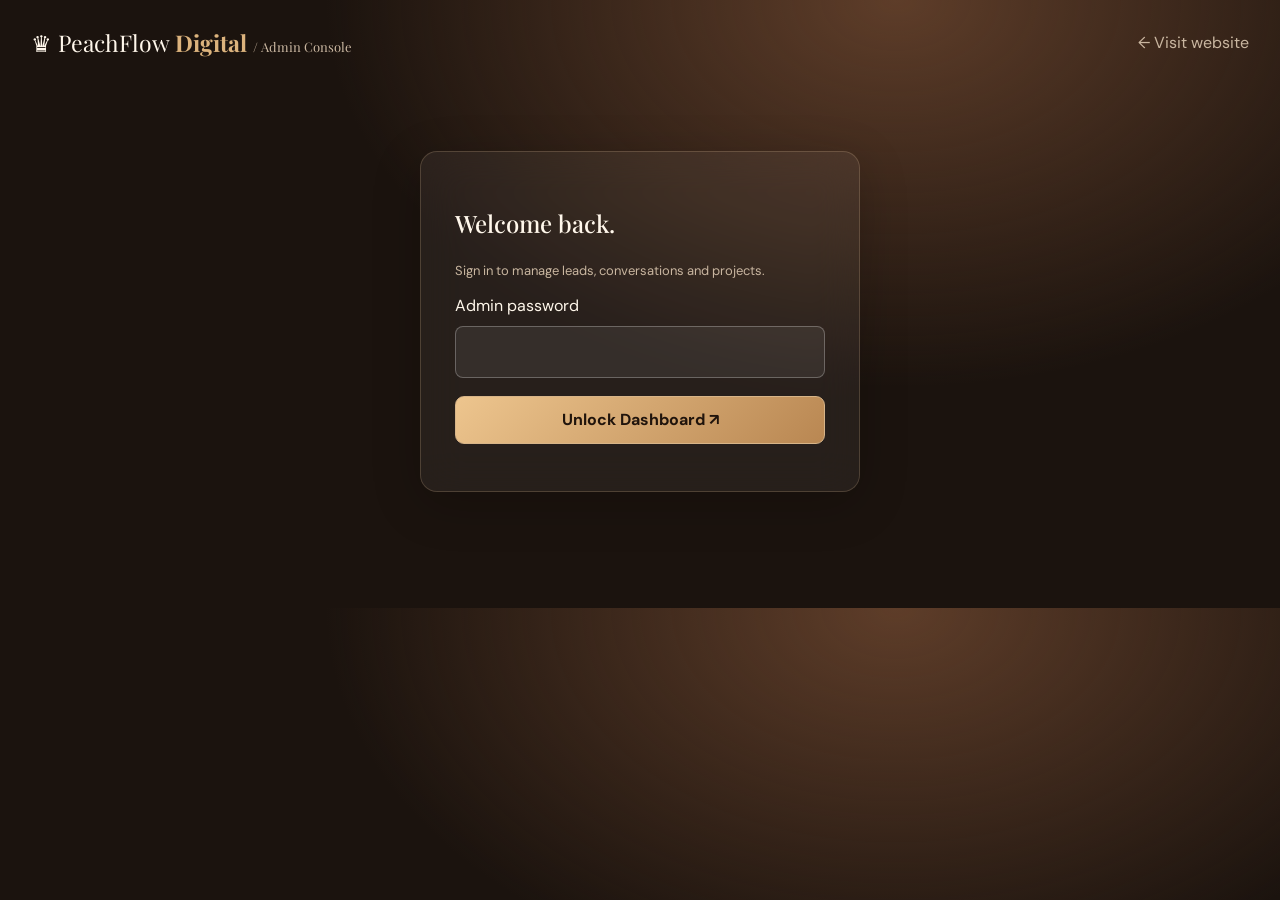
==== admin.html @ cfa32894 "Add password-protected glass UI admin dashboard" ====
<!doctype html><html lang="en"><head><meta charset="utf-8"><meta name="viewport" content="width=device-width,initial-scale=1"><title>PeachFlow Digital | Agency Console</title><link href="https://fonts.googleapis.com/css2?family=DM+Sans:wght@400;500;600;700&family=Playfair+Display:wght@400;500;600&display=swap" rel="stylesheet"><style>
:root{--bg:#1b130e;--line:#ebc99f33;--cream:#fff7eb;--gold:#dcb37d;--muted:#c9b6a0}*{box-sizing:border-box}body{margin:0;background:radial-gradient(ellipse at 70% 0%,#5e3d29,transparent 45%),var(--bg);color:var(--cream);font-family:'DM Sans',sans-serif;line-height:1.5}button,input,select,textarea{font:inherit}button{cursor:pointer}h1,h2{font-family:'Playfair Display',serif;font-weight:500}.layout{max-width:1270px;margin:auto;padding:26px}.glass{background:#ffffff0e;border:1px solid var(--line);backdrop-filter:blur(20px);border-radius:17px;box-shadow:0 12px 50px #0003}.header{display:flex;justify-content:space-between;gap:20px;align-items:center;margin-bottom:30px}.brand{font-family:'Playfair Display',serif;font-size:23px}.brand b{color:var(--gold)}.header a{color:var(--muted);text-decoration:none}.button{border:1px solid #d7b488;background:linear-gradient(135deg,#edc58e,#b98752);color:#20140c;border-radius:9px;padding:11px 17px;font-weight:700}.outline{background:#ffffff0a;color:var(--cream);border-color:#ffffff55}.muted{color:var(--muted);font-size:13px}.login{width:min(440px,100%);margin:10vh auto;padding:34px}.login input{width:100%;background:#ffffff11;border:1px solid #ffffff44;color:var(--cream);padding:13px;border-radius:8px;margin:8px 0 18px}.login button{width:100%}.metrics{display:grid;grid-template-columns:repeat(4,minmax(0,1fr));gap:15px;margin:24px 0}.metric{padding:24px}.metric b{display:block;font-size:36px;font-family:'Playfair Display',serif;color:var(--gold);font-weight:500}.tools{display:flex;gap:10px;flex-wrap:wrap;margin:24px 0}.tools input,.tools select{background:#ffffff12;color:white;border:1px solid #ffffff44;padding:11px;border-radius:8px}.tools select option,.editor select option{color:#20140c}.pane{padding:22px;margin-bottom:24px;overflow:auto}table{width:100%;border-collapse:collapse;min-width:800px}th,td{text-align:left;padding:13px;border-bottom:1px solid var(--line);font-size:13px}th{color:var(--gold);font-weight:600}td{vertical-align:top}.tableButton{border:1px solid var(--line);color:var(--gold);background:#ffffff0b;border-radius:7px;padding:7px 11px}.empty{padding:25px;text-align:center;color:var(--muted)}.editor{display:grid;grid-template-columns:repeat(2,1fr);gap:14px;padding:25px}.editor label{font-size:12px;color:var(--muted)}.editor input,.editor select,.editor textarea{width:100%;padding:12px;margin-top:5px;color:white;background:#ffffff10;border:1px solid #ffffff44;border-radius:8px}.editor textarea{min-height:105px}.wide{grid-column:1/-1}.chatItem{padding:16px;border-bottom:1px solid var(--line);font-size:13px}.chatItem strong{color:var(--gold)}.chip{display:inline-block;border:1px solid var(--line);border-radius:30px;padding:3px 10px;font-size:11px;color:var(--gold)}#dashboard[hidden],#login[hidden],#editPane[hidden]{display:none}@media(max-width:750px){.metrics{grid-template-columns:repeat(2,1fr)}.editor{grid-template-columns:1fr}.header{align-items:start;flex-direction:column}.layout{padding:16px}}
</style></head><body><div class="layout"><header class="header"><div class="brand">♛ PeachFlow <b>Digital</b> <span class="muted">/ Admin Console</span></div><div><a href="/">← Visit website</a> <button class="button outline" id="logout" hidden>Sign out</button></div></header>
<section class="glass login" id="login"><h1>Welcome back.</h1><p class="muted">Sign in to manage leads, conversations and projects.</p><form id="loginForm"><label for="password">Admin password</label><input id="password" type="password" autocomplete="current-password" required><button class="button" type="submit">Unlock Dashboard ↗</button><p id="loginMsg" class="muted" role="alert"></p></form></section>
<main id="dashboard" hidden><div><div class="chip">Operations overview</div><h1 style="font-size:46px;margin:13px 0">Your business, at a glance.</h1><p class="muted">Track inquiries, organize sales progress, and review AI chat activity.</p></div>
<div class="metrics"><div class="glass metric"><span class="muted">Total inquiries</span><b id="totalLeads">0</b></div><div class="glass metric"><span class="muted">New inquiries</span><b id="newLeads">0</b></div><div class="glass metric"><span class="muted">Won opportunities</span><b id="wonLeads">0</b></div><div class="glass metric"><span class="muted">Recent chats</span><b id="chatCount">0</b></div></div>
<div class="tools"><input id="search" placeholder="Search company, name or email…" aria-label="Search inquiries"><select id="filter"><option value="">All statuses</option><option>New</option><option>Contacted</option><option>Qualified</option><option>Won</option><option>Lost</option></select><button class="button outline" id="refresh">Refresh data</button><button class="button" id="export">Export CSV ↓</button></div>
<section class="glass pane"><h2>Client inquiries</h2><div style="overflow-x:auto"><table><thead><tr><th>Received</th><th>Customer</th><th>Company</th><th>Email</th><th>Service</th><th>Status</th><th>Manage</th></tr></thead><tbody id="leadRows"></tbody></table></div><p id="noLeads" class="empty" hidden>No matching inquiries yet.</p></section>
<section class="glass" id="editPane" hidden><h2 style="padding:0 24px">Update inquiry</h2><form id="editForm" class="editor"><div><label>Contact</label><input id="editContact" readonly></div><div><label>Status</label><select id="editStatus"><option>New</option><option>Contacted</option><option>Qualified</option><option>Won</option><option>Lost</option></select></div><div class="wide"><label>Customer request</label><textarea id="editRequest" readonly></textarea></div><div class="wide"><label>Internal notes</label><textarea id="editNotes" maxlength="3000" placeholder="Next steps, call details, proposal status…"></textarea></div><div class="wide"><button class="button" type="submit">Save Changes</button> <button type="button" class="button outline" id="cancelEdit">Cancel</button> <span id="editMsg" class="muted" role="status"></span></div></form></section>
<section class="glass pane"><h2>Recent chatbot conversations</h2><p class="muted">Recent customer messages and assistant replies. Avoid collecting sensitive details.</p><div id="chats"></div></section>
</main></div><script>
let leads=[],chats=[],editing=null;
const el=id=>document.getElementById(id);
function showLogin(){el('dashboard').hidden=true;el('login').hidden=false;el('logout').hidden=true}
function showDash(){el('dashboard').hidden=false;el('login').hidden=true;el('logout').hidden=false}
async function load(){const r=await fetch('/api/admin/overview',{credentials:'same-origin'});if(r.status===401){showLogin();return}if(!r.ok)throw Error('Unable to load dashboard');const data=await r.json();leads=data.leads;chats=data.chats;el('totalLeads').textContent=data.metrics.total_leads;el('newLeads').textContent=data.metrics.new_leads;el('wonLeads').textContent=data.metrics.won_leads;el('chatCount').textContent=data.metrics.chat_messages;renderLeads();renderChats();showDash()}
function cell(row,value){const td=document.createElement('td');td.textContent=value??'';row.appendChild(td)}
function renderLeads(){const q=el('search').value.toLowerCase(),filter=el('filter').value,body=el('leadRows');body.replaceChildren();const matches=leads.filter(x=>(!filter||x.status===filter)&&[x.name,x.business,x.email,x.interest].join(' ').toLowerCase().includes(q));el('noLeads').hidden=matches.length>0;for(const lead of matches){const tr=document.createElement('tr');cell(tr,lead.created_at.slice(0,16).replace('T',' '));cell(tr,lead.name);cell(tr,lead.business);cell(tr,lead.email);cell(tr,lead.interest);cell(tr,lead.status);const td=document.createElement('td'),button=document.createElement('button');button.className='tableButton';button.textContent='Manage';button.addEventListener('click',()=>edit(lead.id));td.appendChild(button);tr.appendChild(td);body.appendChild(tr)}}
function renderChats(){const pane=el('chats');pane.replaceChildren();if(!chats.length){const e=document.createElement('p');e.className='empty';e.textContent='No chatbot conversations yet.';pane.appendChild(e);return}for(const chat of chats){const d=document.createElement('div');d.className='chatItem';const heading=document.createElement('div');heading.textContent=chat.created_at+' · '+chat.mode;heading.className='muted';const question=document.createElement('p');const bold=document.createElement('strong');bold.textContent='Visitor: ';question.append(bold,document.createTextNode(chat.message));const reply=document.createElement('p');const label=document.createElement('strong');label.textContent='Assistant: ';reply.append(label,document.createTextNode(chat.reply));d.append(heading,question,reply);pane.append(d)}}
function edit(id){const lead=leads.find(x=>x.id===id);if(!lead)return;editing=id;el('editContact').value=lead.name+' — '+lead.business+' ('+lead.email+')';el('editStatus').value=lead.status;el('editRequest').value=lead.message;el('editNotes').value=lead.notes;el('editMsg').textContent='';el('editPane').hidden=false;el('editPane').scrollIntoView({behavior:'smooth'})}
el('loginForm').onsubmit=async e=>{e.preventDefault();const btn=e.target.querySelector('button');btn.disabled=true;el('loginMsg').textContent='Signing in…';try{const r=await fetch('/api/admin/login',{method:'POST',headers:{'Content-Type':'application/json'},body:JSON.stringify({password:el('password').value}),credentials:'same-origin'});if(!r.ok)throw Error();el('password').value='';el('loginMsg').textContent='';await load()}catch(err){el('loginMsg').textContent='Incorrect password or server unavailable.'}finally{btn.disabled=false}};
el('logout').onclick=async()=>{await fetch('/api/admin/logout',{method:'POST',credentials:'same-origin'});showLogin()};el('search').oninput=renderLeads;el('filter').onchange=renderLeads;el('refresh').onclick=()=>load().catch(()=>alert('Unable to refresh'));el('cancelEdit').onclick=()=>{el('editPane').hidden=true;editing=null};
el('editForm').onsubmit=async e=>{e.preventDefault();if(!editing)return;const r=await fetch('/api/admin/leads/'+encodeURIComponent(editing),{method:'PATCH',headers:{'Content-Type':'application/json'},credentials:'same-origin',body:JSON.stringify({status:el('editStatus').value,notes:el('editNotes').value})});if(r.ok){el('editPane').hidden=true;await load()}else{el('editMsg').textContent='Unable to save changes.'}};
el('export').onclick=async()=>{const r=await fetch('/api/admin/export',{credentials:'same-origin'});if(!r.ok){alert('Unable to export');return}const blob=await r.blob(),url=URL.createObjectURL(blob),a=document.createElement('a');a.href=url;a.download='peachflow-leads.csv';a.click();URL.revokeObjectURL(url)};
load().catch(showLogin);
</script></body></html>
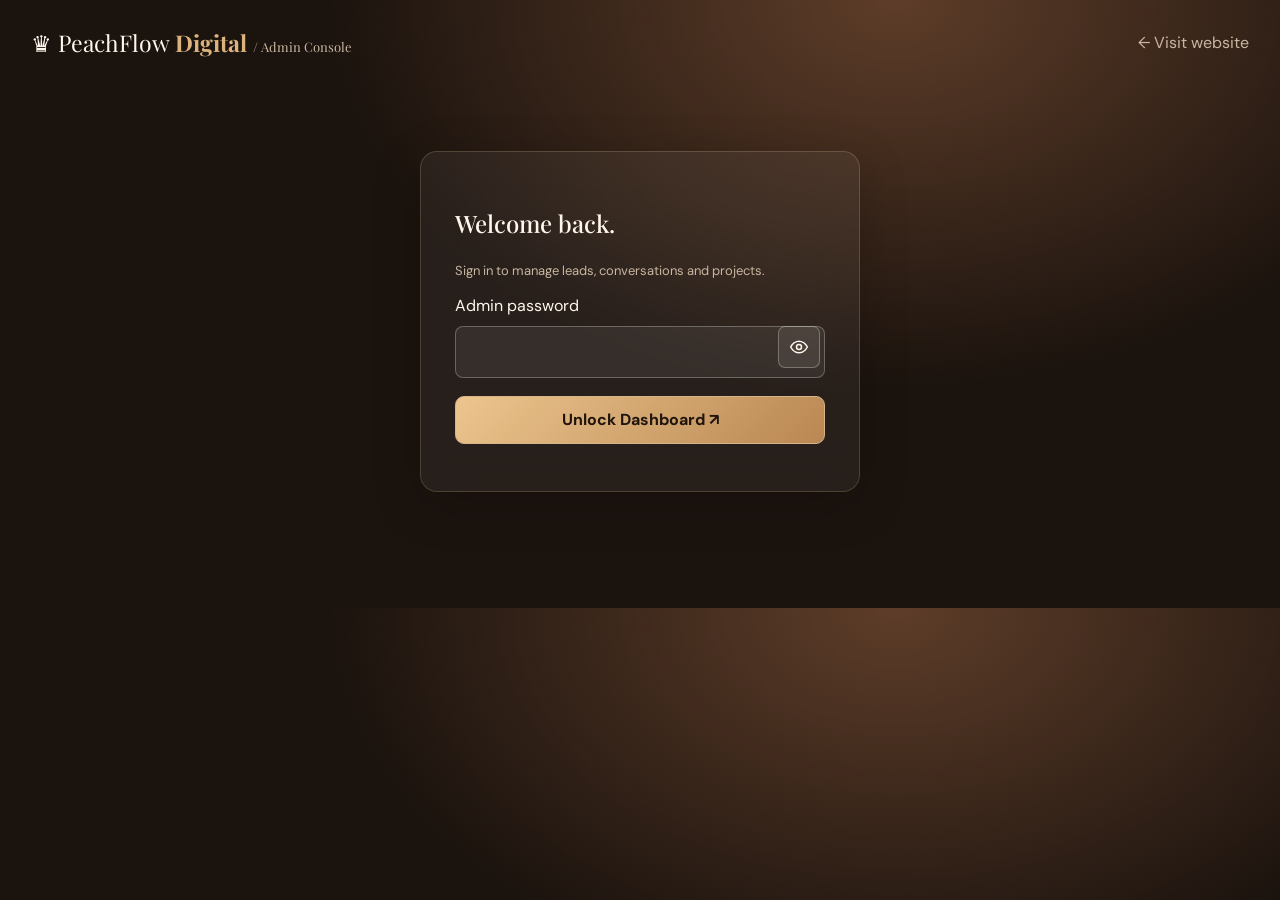
==== commit 96560cda: "Add accessible show-hide password eye toggle to admin sign-in" ====
--- a/admin.html
+++ b/admin.html
@@ -1,7 +1,7 @@
 <!doctype html><html lang="en"><head><meta charset="utf-8"><meta name="viewport" content="width=device-width,initial-scale=1"><title>PeachFlow Digital | Agency Console</title><link href="https://fonts.googleapis.com/css2?family=DM+Sans:wght@400;500;600;700&family=Playfair+Display:wght@400;500;600&display=swap" rel="stylesheet"><style>
-:root{--bg:#1b130e;--line:#ebc99f33;--cream:#fff7eb;--gold:#dcb37d;--muted:#c9b6a0}*{box-sizing:border-box}body{margin:0;background:radial-gradient(ellipse at 70% 0%,#5e3d29,transparent 45%),var(--bg);color:var(--cream);font-family:'DM Sans',sans-serif;line-height:1.5}button,input,select,textarea{font:inherit}button{cursor:pointer}h1,h2{font-family:'Playfair Display',serif;font-weight:500}.layout{max-width:1270px;margin:auto;padding:26px}.glass{background:#ffffff0e;border:1px solid var(--line);backdrop-filter:blur(20px);border-radius:17px;box-shadow:0 12px 50px #0003}.header{display:flex;justify-content:space-between;gap:20px;align-items:center;margin-bottom:30px}.brand{font-family:'Playfair Display',serif;font-size:23px}.brand b{color:var(--gold)}.header a{color:var(--muted);text-decoration:none}.button{border:1px solid #d7b488;background:linear-gradient(135deg,#edc58e,#b98752);color:#20140c;border-radius:9px;padding:11px 17px;font-weight:700}.outline{background:#ffffff0a;color:var(--cream);border-color:#ffffff55}.muted{color:var(--muted);font-size:13px}.login{width:min(440px,100%);margin:10vh auto;padding:34px}.login input{width:100%;background:#ffffff11;border:1px solid #ffffff44;color:var(--cream);padding:13px;border-radius:8px;margin:8px 0 18px}.login button{width:100%}.metrics{display:grid;grid-template-columns:repeat(4,minmax(0,1fr));gap:15px;margin:24px 0}.metric{padding:24px}.metric b{display:block;font-size:36px;font-family:'Playfair Display',serif;color:var(--gold);font-weight:500}.tools{display:flex;gap:10px;flex-wrap:wrap;margin:24px 0}.tools input,.tools select{background:#ffffff12;color:white;border:1px solid #ffffff44;padding:11px;border-radius:8px}.tools select option,.editor select option{color:#20140c}.pane{padding:22px;margin-bottom:24px;overflow:auto}table{width:100%;border-collapse:collapse;min-width:800px}th,td{text-align:left;padding:13px;border-bottom:1px solid var(--line);font-size:13px}th{color:var(--gold);font-weight:600}td{vertical-align:top}.tableButton{border:1px solid var(--line);color:var(--gold);background:#ffffff0b;border-radius:7px;padding:7px 11px}.empty{padding:25px;text-align:center;color:var(--muted)}.editor{display:grid;grid-template-columns:repeat(2,1fr);gap:14px;padding:25px}.editor label{font-size:12px;color:var(--muted)}.editor input,.editor select,.editor textarea{width:100%;padding:12px;margin-top:5px;color:white;background:#ffffff10;border:1px solid #ffffff44;border-radius:8px}.editor textarea{min-height:105px}.wide{grid-column:1/-1}.chatItem{padding:16px;border-bottom:1px solid var(--line);font-size:13px}.chatItem strong{color:var(--gold)}.chip{display:inline-block;border:1px solid var(--line);border-radius:30px;padding:3px 10px;font-size:11px;color:var(--gold)}#dashboard[hidden],#login[hidden],#editPane[hidden]{display:none}@media(max-width:750px){.metrics{grid-template-columns:repeat(2,1fr)}.editor{grid-template-columns:1fr}.header{align-items:start;flex-direction:column}.layout{padding:16px}}
+:root{--bg:#1b130e;--line:#ebc99f33;--cream:#fff7eb;--gold:#dcb37d;--muted:#c9b6a0}*{box-sizing:border-box}body{margin:0;background:radial-gradient(ellipse at 70% 0%,#5e3d29,transparent 45%),var(--bg);color:var(--cream);font-family:'DM Sans',sans-serif;line-height:1.5}button,input,select,textarea{font:inherit}button{cursor:pointer}h1,h2{font-family:'Playfair Display',serif;font-weight:500}.layout{max-width:1270px;margin:auto;padding:26px}.glass{background:#ffffff0e;border:1px solid var(--line);backdrop-filter:blur(20px);border-radius:17px;box-shadow:0 12px 50px #0003}.header{display:flex;justify-content:space-between;gap:20px;align-items:center;margin-bottom:30px}.brand{font-family:'Playfair Display',serif;font-size:23px}.brand b{color:var(--gold)}.header a{color:var(--muted);text-decoration:none}.button{border:1px solid #d7b488;background:linear-gradient(135deg,#edc58e,#b98752);color:#20140c;border-radius:9px;padding:11px 17px;font-weight:700}.outline{background:#ffffff0a;color:var(--cream);border-color:#ffffff55}.muted{color:var(--muted);font-size:13px}.login{width:min(440px,100%);margin:10vh auto;padding:34px}.login input{width:100%;background:#ffffff11;border:1px solid #ffffff44;color:var(--cream);padding:13px;border-radius:8px;margin:8px 0 18px}.login button[type=submit]{width:100%}.passwordWrap{position:relative}.passwordWrap input{padding-right:54px}.passwordWrap .eyeToggle{position:absolute;right:5px;top:8px;background:#ffffff14;color:#fff7eb;border:1px solid #ffffff45;width:42px;height:42px;display:grid;place-items:center;border-radius:7px;cursor:pointer}.eyeToggle:hover,.eyeToggle:focus-visible{background:#ffffff25;outline:2px solid #dcb37d}.eyeToggle svg{width:20px;height:20px;fill:none;stroke:currentColor;stroke-width:1.8;stroke-linecap:round;stroke-linejoin:round}.metrics{display:grid;grid-template-columns:repeat(4,minmax(0,1fr));gap:15px;margin:24px 0}.metric{padding:24px}.metric b{display:block;font-size:36px;font-family:'Playfair Display',serif;color:var(--gold);font-weight:500}.tools{display:flex;gap:10px;flex-wrap:wrap;margin:24px 0}.tools input,.tools select{background:#ffffff12;color:white;border:1px solid #ffffff44;padding:11px;border-radius:8px}.tools select option,.editor select option{color:#20140c}.pane{padding:22px;margin-bottom:24px;overflow:auto}table{width:100%;border-collapse:collapse;min-width:800px}th,td{text-align:left;padding:13px;border-bottom:1px solid var(--line);font-size:13px}th{color:var(--gold);font-weight:600}td{vertical-align:top}.tableButton{border:1px solid var(--line);color:var(--gold);background:#ffffff0b;border-radius:7px;padding:7px 11px}.empty{padding:25px;text-align:center;color:var(--muted)}.editor{display:grid;grid-template-columns:repeat(2,1fr);gap:14px;padding:25px}.editor label{font-size:12px;color:var(--muted)}.editor input,.editor select,.editor textarea{width:100%;padding:12px;margin-top:5px;color:white;background:#ffffff10;border:1px solid #ffffff44;border-radius:8px}.editor textarea{min-height:105px}.wide{grid-column:1/-1}.chatItem{padding:16px;border-bottom:1px solid var(--line);font-size:13px}.chatItem strong{color:var(--gold)}.chip{display:inline-block;border:1px solid var(--line);border-radius:30px;padding:3px 10px;font-size:11px;color:var(--gold)}#dashboard[hidden],#login[hidden],#editPane[hidden]{display:none}@media(max-width:750px){.metrics{grid-template-columns:repeat(2,1fr)}.editor{grid-template-columns:1fr}.header{align-items:start;flex-direction:column}.layout{padding:16px}}
 </style></head><body><div class="layout"><header class="header"><div class="brand">♛ PeachFlow <b>Digital</b> <span class="muted">/ Admin Console</span></div><div><a href="/">← Visit website</a> <button class="button outline" id="logout" hidden>Sign out</button></div></header>
-<section class="glass login" id="login"><h1>Welcome back.</h1><p class="muted">Sign in to manage leads, conversations and projects.</p><form id="loginForm"><label for="password">Admin password</label><input id="password" type="password" autocomplete="current-password" required><button class="button" type="submit">Unlock Dashboard ↗</button><p id="loginMsg" class="muted" role="alert"></p></form></section>
+<section class="glass login" id="login"><h1>Welcome back.</h1><p class="muted">Sign in to manage leads, conversations and projects.</p><form id="loginForm"><label for="password">Admin password</label><div class="passwordWrap"><input id="password" type="password" autocomplete="current-password" required><button id="eyeToggle" class="eyeToggle" type="button" aria-label="Show password" aria-pressed="false" title="Show password"><svg viewBox="0 0 24 24" aria-hidden="true"><path d="M2 12s3.6-7 10-7 10 7 10 7-3.6 7-10 7S2 12 2 12Z"/><circle cx="12" cy="12" r="3"/></svg></button></div><button class="button" type="submit">Unlock Dashboard ↗</button><p id="loginMsg" class="muted" role="alert"></p></form></section>
 <main id="dashboard" hidden><div><div class="chip">Operations overview</div><h1 style="font-size:46px;margin:13px 0">Your business, at a glance.</h1><p class="muted">Track inquiries, organize sales progress, and review AI chat activity.</p></div>
 <div class="metrics"><div class="glass metric"><span class="muted">Total inquiries</span><b id="totalLeads">0</b></div><div class="glass metric"><span class="muted">New inquiries</span><b id="newLeads">0</b></div><div class="glass metric"><span class="muted">Won opportunities</span><b id="wonLeads">0</b></div><div class="glass metric"><span class="muted">Recent chats</span><b id="chatCount">0</b></div></div>
 <div class="tools"><input id="search" placeholder="Search company, name or email…" aria-label="Search inquiries"><select id="filter"><option value="">All statuses</option><option>New</option><option>Contacted</option><option>Qualified</option><option>Won</option><option>Lost</option></select><button class="button outline" id="refresh">Refresh data</button><button class="button" id="export">Export CSV ↓</button></div>
@@ -10,6 +10,7 @@
 <section class="glass pane"><h2>Recent chatbot conversations</h2><p class="muted">Recent customer messages and assistant replies. Avoid collecting sensitive details.</p><div id="chats"></div></section>
 </main></div><script>
 let leads=[],chats=[],editing=null;
+document.getElementById('eyeToggle').addEventListener('click',()=>{const input=document.getElementById('password');const button=document.getElementById('eyeToggle');const visible=input.type==='password';input.type=visible?'text':'password';button.setAttribute('aria-label',visible?'Hide password':'Show password');button.setAttribute('title',visible?'Hide password':'Show password');button.setAttribute('aria-pressed',String(visible));input.focus()});
 const el=id=>document.getElementById(id);
 function showLogin(){el('dashboard').hidden=true;el('login').hidden=false;el('logout').hidden=true}
 function showDash(){el('dashboard').hidden=false;el('login').hidden=true;el('logout').hidden=false}
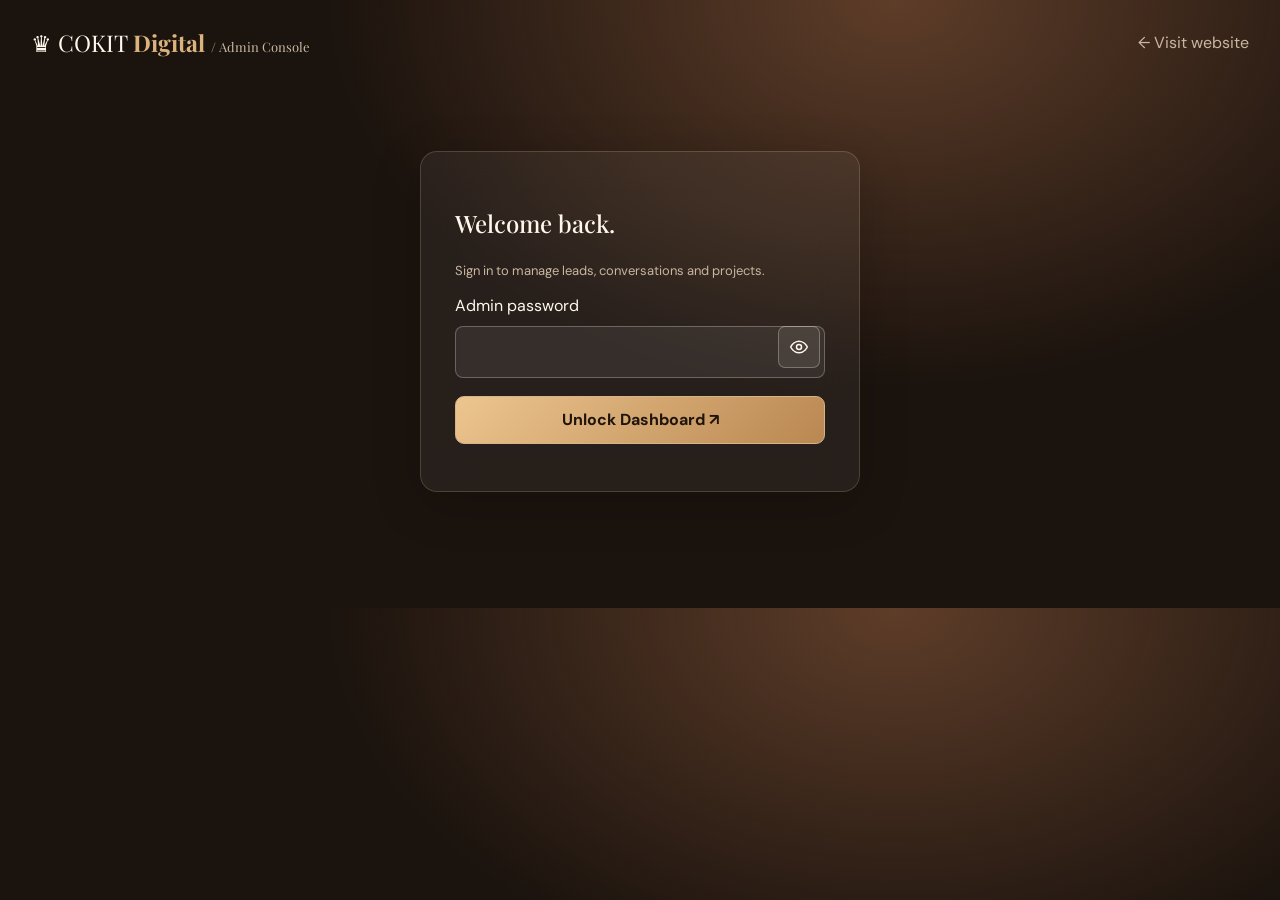
==== commit f32c33c4: "Rename public-facing Peachflow agency branding to COKIT Digital" ====
--- a/admin.html
+++ b/admin.html
@@ -1,6 +1,6 @@
-<!doctype html><html lang="en"><head><meta charset="utf-8"><meta name="viewport" content="width=device-width,initial-scale=1"><title>PeachFlow Digital | Agency Console</title><link href="https://fonts.googleapis.com/css2?family=DM+Sans:wght@400;500;600;700&family=Playfair+Display:wght@400;500;600&display=swap" rel="stylesheet"><style>
+<!doctype html><html lang="en"><head><meta charset="utf-8"><meta name="viewport" content="width=device-width,initial-scale=1"><title>COKIT Digital | Agency Console</title><link href="https://fonts.googleapis.com/css2?family=DM+Sans:wght@400;500;600;700&family=Playfair+Display:wght@400;500;600&display=swap" rel="stylesheet"><style>
 :root{--bg:#1b130e;--line:#ebc99f33;--cream:#fff7eb;--gold:#dcb37d;--muted:#c9b6a0}*{box-sizing:border-box}body{margin:0;background:radial-gradient(ellipse at 70% 0%,#5e3d29,transparent 45%),var(--bg);color:var(--cream);font-family:'DM Sans',sans-serif;line-height:1.5}button,input,select,textarea{font:inherit}button{cursor:pointer}h1,h2{font-family:'Playfair Display',serif;font-weight:500}.layout{max-width:1270px;margin:auto;padding:26px}.glass{background:#ffffff0e;border:1px solid var(--line);backdrop-filter:blur(20px);border-radius:17px;box-shadow:0 12px 50px #0003}.header{display:flex;justify-content:space-between;gap:20px;align-items:center;margin-bottom:30px}.brand{font-family:'Playfair Display',serif;font-size:23px}.brand b{color:var(--gold)}.header a{color:var(--muted);text-decoration:none}.button{border:1px solid #d7b488;background:linear-gradient(135deg,#edc58e,#b98752);color:#20140c;border-radius:9px;padding:11px 17px;font-weight:700}.outline{background:#ffffff0a;color:var(--cream);border-color:#ffffff55}.muted{color:var(--muted);font-size:13px}.login{width:min(440px,100%);margin:10vh auto;padding:34px}.login input{width:100%;background:#ffffff11;border:1px solid #ffffff44;color:var(--cream);padding:13px;border-radius:8px;margin:8px 0 18px}.login button[type=submit]{width:100%}.passwordWrap{position:relative}.passwordWrap input{padding-right:54px}.passwordWrap .eyeToggle{position:absolute;right:5px;top:8px;background:#ffffff14;color:#fff7eb;border:1px solid #ffffff45;width:42px;height:42px;display:grid;place-items:center;border-radius:7px;cursor:pointer}.eyeToggle:hover,.eyeToggle:focus-visible{background:#ffffff25;outline:2px solid #dcb37d}.eyeToggle svg{width:20px;height:20px;fill:none;stroke:currentColor;stroke-width:1.8;stroke-linecap:round;stroke-linejoin:round}.metrics{display:grid;grid-template-columns:repeat(4,minmax(0,1fr));gap:15px;margin:24px 0}.metric{padding:24px}.metric b{display:block;font-size:36px;font-family:'Playfair Display',serif;color:var(--gold);font-weight:500}.tools{display:flex;gap:10px;flex-wrap:wrap;margin:24px 0}.tools input,.tools select{background:#ffffff12;color:white;border:1px solid #ffffff44;padding:11px;border-radius:8px}.tools select option,.editor select option{color:#20140c}.pane{padding:22px;margin-bottom:24px;overflow:auto}table{width:100%;border-collapse:collapse;min-width:800px}th,td{text-align:left;padding:13px;border-bottom:1px solid var(--line);font-size:13px}th{color:var(--gold);font-weight:600}td{vertical-align:top}.tableButton{border:1px solid var(--line);color:var(--gold);background:#ffffff0b;border-radius:7px;padding:7px 11px}.empty{padding:25px;text-align:center;color:var(--muted)}.editor{display:grid;grid-template-columns:repeat(2,1fr);gap:14px;padding:25px}.editor label{font-size:12px;color:var(--muted)}.editor input,.editor select,.editor textarea{width:100%;padding:12px;margin-top:5px;color:white;background:#ffffff10;border:1px solid #ffffff44;border-radius:8px}.editor textarea{min-height:105px}.wide{grid-column:1/-1}.chatItem{padding:16px;border-bottom:1px solid var(--line);font-size:13px}.chatItem strong{color:var(--gold)}.chip{display:inline-block;border:1px solid var(--line);border-radius:30px;padding:3px 10px;font-size:11px;color:var(--gold)}#dashboard[hidden],#login[hidden],#editPane[hidden]{display:none}@media(max-width:750px){.metrics{grid-template-columns:repeat(2,1fr)}.editor{grid-template-columns:1fr}.header{align-items:start;flex-direction:column}.layout{padding:16px}}
-</style></head><body><div class="layout"><header class="header"><div class="brand">♛ PeachFlow <b>Digital</b> <span class="muted">/ Admin Console</span></div><div><a href="/">← Visit website</a> <button class="button outline" id="logout" hidden>Sign out</button></div></header>
+</style></head><body><div class="layout"><header class="header"><div class="brand">♛ COKIT <b>Digital</b> <span class="muted">/ Admin Console</span></div><div><a href="/">← Visit website</a> <button class="button outline" id="logout" hidden>Sign out</button></div></header>
 <section class="glass login" id="login"><h1>Welcome back.</h1><p class="muted">Sign in to manage leads, conversations and projects.</p><form id="loginForm"><label for="password">Admin password</label><div class="passwordWrap"><input id="password" type="password" autocomplete="current-password" required><button id="eyeToggle" class="eyeToggle" type="button" aria-label="Show password" aria-pressed="false" title="Show password"><svg viewBox="0 0 24 24" aria-hidden="true"><path d="M2 12s3.6-7 10-7 10 7 10 7-3.6 7-10 7S2 12 2 12Z"/><circle cx="12" cy="12" r="3"/></svg></button></div><button class="button" type="submit">Unlock Dashboard ↗</button><p id="loginMsg" class="muted" role="alert"></p></form></section>
 <main id="dashboard" hidden><div><div class="chip">Operations overview</div><h1 style="font-size:46px;margin:13px 0">Your business, at a glance.</h1><p class="muted">Track inquiries, organize sales progress, and review AI chat activity.</p></div>
 <div class="metrics"><div class="glass metric"><span class="muted">Total inquiries</span><b id="totalLeads">0</b></div><div class="glass metric"><span class="muted">New inquiries</span><b id="newLeads">0</b></div><div class="glass metric"><span class="muted">Won opportunities</span><b id="wonLeads">0</b></div><div class="glass metric"><span class="muted">Recent chats</span><b id="chatCount">0</b></div></div>
